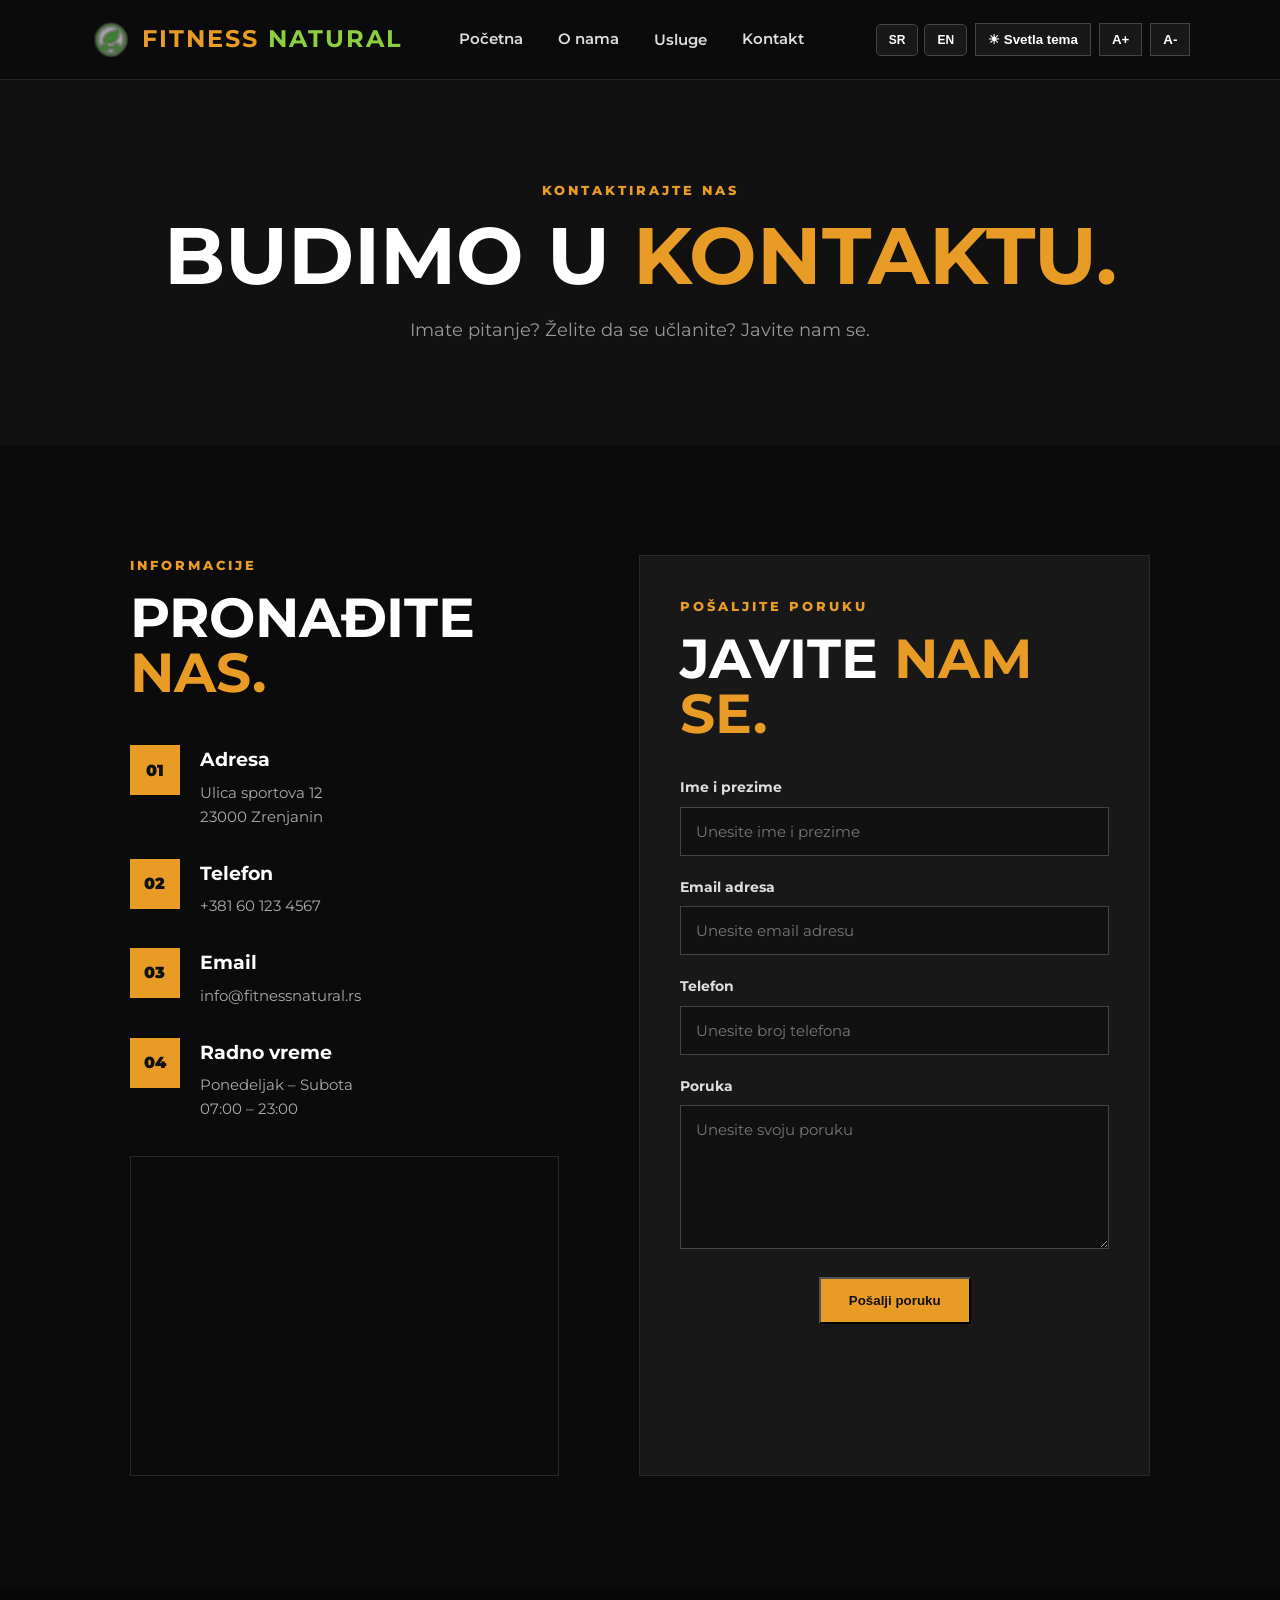
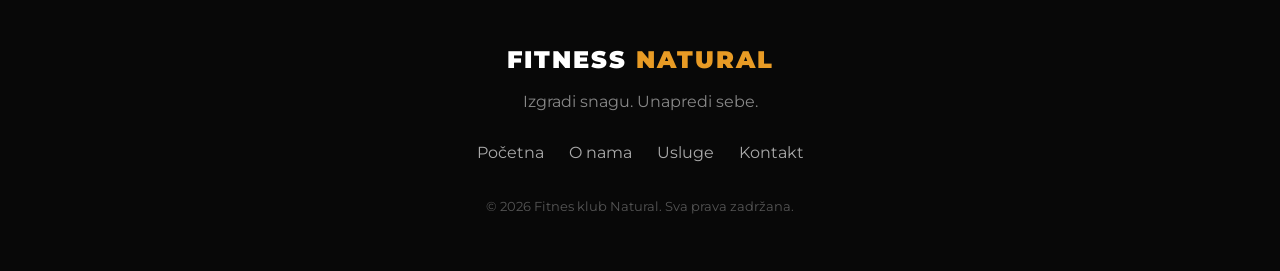
==== kontakt.html @ d137e6ef "Add files via upload" ====
﻿<!DOCTYPE html>

<html lang="sr">

<head>


    <meta charset="UTF-8">

    <meta name="viewport"
          content="width=device-width, initial-scale=1.0">

    <meta name="description"
          content="Kontaktirajte Fitnes klub Natural. Pronađite naše kontakt podatke, radno vreme i pošaljite nam poruku.">

    <meta name="keywords"
          content="Fitnes klub Natural, kontakt, fitness, Zrenjanin">

    <meta name="author"
          content="Mateja Ivković">

    <title>Fitnes klub Natural | Kontakt</title>

    <link rel="preconnect" href="https://fonts.googleapis.com">
    <link rel="preconnect" href="https://fonts.gstatic.com" crossorigin>
    <link href="https://fonts.googleapis.com/css2?family=Montserrat:wght@400;500;600;700;800;900&display=swap" rel="stylesheet">

    <link rel="stylesheet" href="stil.css">


</head>

<body>

    
    <!-- ZAGLAVLJE -->

    <header class="zaglavlje">

        <a href="index.html" class="logo">
            <img src="logo.png" alt="Logo Fitnes kluba Natural">
            <span>FITNESS <strong>NATURAL</strong></span>
        </a>


        <nav class="navigacija">

            <a href="index.html">
                Početna
            </a>

            <a href="onama.html">
                O nama
            </a>

            <div class="padajuci-meni">

                <a href="usluge.html" class="link-padajuceg-menija">
                    Usluge
                </a>

                <div class="sadrzaj-padajuceg-menija">

                    <a href="usluge.html#personalni">
                        Personalni trening
                    </a>

                    <a href="usluge.html#grupni">
                        Grupni treninzi
                    </a>

                    <a href="usluge.html#fitness">
                        Fitness program
                    </a>

                    <a href="usluge.html#ishrana">
                        Plan ishrane
                    </a>

                </div>

            </div>

            <a href="kontakt.html">
                Kontakt
            </a>

        </nav>


        <div class="kontrole-pristupacnosti">

            <!-- JEZIK -->

            <div id="kontrole-jezika"></div>

            <button type="button" id="dugme-tema">
                ☀ Svetla tema
            </button>

            <button type="button" id="povecaj-font">
                A+
            </button>

            <button type="button" id="smanji-font">
                A-
            </button>

        </div>

    </header>



    <main>


        <!-- NASLOV STRANICE -->

        <section class="naslov-stranice">

            <p>
                KONTAKTIRAJTE NAS
            </p>

            <h1>
                BUDIMO U <span>KONTAKTU.</span>
            </h1>

            <p class="opis-stranice">
                Imate pitanje? Želite da se učlanite?
                Javite nam se.
            </p>

        </section>



        <!-- KONTAKT SEKCIJA -->

        <section class="kontakt-sekcija">


            <!-- INFORMACIJE -->

            <div class="kontakt-informacije">

                <p class="oznaka-sekcije">
                    INFORMACIJE
                </p>

                <h2>
                    PRONAĐITE <span>NAS.</span>
                </h2>


                <div class="stavka-kontakta">

                    <div class="oznaka-kontakta">
                        01
                    </div>

                    <div>

                        <h3>
                            Adresa
                        </h3>

                        <p>
                            Ulica sportova 12<br>
                            23000 Zrenjanin
                        </p>

                    </div>

                </div>


                <div class="stavka-kontakta">

                    <div class="oznaka-kontakta">
                        02
                    </div>

                    <div>

                        <h3>
                            Telefon
                        </h3>

                        <p>
                            +381 60 123 4567
                        </p>

                    </div>

                </div>


                <div class="stavka-kontakta">

                    <div class="oznaka-kontakta">
                        03
                    </div>

                    <div>

                        <h3>
                            Email
                        </h3>

                        <p>
                            info@fitnessnatural.rs
                        </p>

                    </div>

                </div>


                <div class="stavka-kontakta">

                    <div class="oznaka-kontakta">
                        04
                    </div>

                    <div>

                        <h3>
                            Radno vreme
                        </h3>

                        <p>
                            Ponedeljak – Subota<br>
                            07:00 – 23:00
                        </p>

                    </div>

                </div>


                <!-- MAPA -->

                <div class="kontakt-mapa">

                    <iframe src="https://www.google.com/maps?q=45.3824777,20.4080151&output=embed"
                            title="Fitnes klub Natural - Zrenjanin"
                            loading="lazy">
                    </iframe>

                </div>

            </div>



            <!-- FORMA -->

            <div class="sadrzaj-kontakt-forme">

                <p class="oznaka-sekcije">
                    POŠALJITE PORUKU
                </p>

                <h2>
                    JAVITE <span>NAM SE.</span>
                </h2>


                <form id="kontakt-forma">


                    <div class="grupa-forme">

                        <label for="ime">
                            Ime i prezime
                        </label>

                        <input type="text"
                               id="ime"
                               name="ime"
                               placeholder="Unesite ime i prezime">

                    </div>


                    <div class="grupa-forme">

                        <label for="email">
                            Email adresa
                        </label>

                        <input type="email"
                               id="email"
                               name="email"
                               placeholder="Unesite email adresu">

                    </div>


                    <div class="grupa-forme">

                        <label for="telefon">
                            Telefon
                        </label>

                        <input type="tel"
                               id="telefon"
                               name="telefon"
                               placeholder="Unesite broj telefona">

                    </div>


                    <div class="grupa-forme">

                        <label for="poruka">
                            Poruka
                        </label>

                        <textarea id="poruka"
                                  name="poruka"
                                  rows="6"
                                  placeholder="Unesite svoju poruku"></textarea>

                    </div>


                    <button type="submit"
                            class="dugme glavno-dugme">

                        Pošalji poruku

                    </button>


                    <p id="poruka-forme"
                       class="poruka-forme">
                    </p>


                </form>

            </div>

        </section>

    </main>



    <!-- PODNOŽJE -->

    <footer class="podnozje">

        <div class="logo-podnozja">
            FITNESS <span>NATURAL</span>
        </div>

        <p>
            Izgradi snagu. Unapredi sebe.
        </p>


        <div class="linkovi-podnozja">

            <a href="index.html">
                Početna
            </a>

            <a href="onama.html">
                O nama
            </a>

            <a href="usluge.html">
                Usluge
            </a>

            <a href="kontakt.html">
                Kontakt
            </a>

        </div>


        <p class="autorska-prava">
            © 2026 Fitnes klub Natural. Sva prava zadržana.
        </p>

    </footer>



    <!-- JAVASCRIPT -->

    <script src="validacija.js"></script>

    <script src="pristupacnost.js"></script>

    <script src="prevod.js"></script>
    

</body>

</html>
---- stil.css ----
﻿/* =========================
OSNOVNA PODEŠAVANJA
========================= */

* {
    margin: 0;
    padding: 0;
    box-sizing: border-box;
}

html {
    scroll-behavior: smooth;
}

body {
    font-family: 'Montserrat', sans-serif;
    background-color: #0b0b0b;
    color: #ffffff;
    line-height: 1.6;
}

a {
    text-decoration: none;
    color: inherit;
}

/* =========================
ZAGLAVLJE
========================= */

.zaglavlje {
    width: 100%;
    min-height: 80px;
    display: flex;
    align-items: center;
    justify-content: space-between;
    padding: 0 7%;
    background-color: #0b0b0b;
    border-bottom: 1px solid #252525;
    position: relative;
    z-index: 10;
}

.logo,
.logo-podnozja {
    font-size: 24px;
    font-weight: 900;
    letter-spacing: 2px;
}

    .logo span,
    .logo-podnozja span {
        color: #e89b25;
    }

/* =========================
NAVIGACIJA
========================= */

.navigacija {
    display: flex;
    gap: 35px;
}

    .navigacija a {
        position: relative;
        color: #dddddd;
        font-size: 15px;
        font-weight: 600;
        transition: 0.3s;
    }

        .navigacija a:hover,
        .navigacija a.active {
            color: #e89b25;
        }

        .navigacija a::after {
            content: "";
            position: absolute;
            left: 0;
            bottom: -8px;
            width: 0;
            height: 2px;
            background-color: #e89b25;
            transition: 0.3s;
        }

        .navigacija a:hover::after,
        .navigacija a.active::after {
            width: 100%;
        }

/* =========================
DUGME ZAGLAVLJA
========================= */

.dugme-zaglavlja {
    background-color: #e89b25;
    color: #111111;
    padding: 11px 22px;
    font-size: 14px;
    font-weight: 800;
    transition: 0.3s;
}

    .dugme-zaglavlja:hover {
        background-color: #ffffff;
        transform: translateY(-2px);
    }

/* =========================
UVODNA SEKCIJA
========================= */

.uvodna-sekcija {
    min-height: 680px;
    display: flex;
    align-items: center;
    padding: 80px 7%;
    position: relative;
    overflow: hidden;
    background-color: #0b0b0b;
}

/* =========================
SADRŽAJ UVODNE SEKCIJE
========================= */

.sadrzaj-uvodne-sekcije {
    width: 100%;
    max-width: 1200px;
    margin: 0 auto;
    position: relative;
    z-index: 2;
}

.mali-naslov {
    color: #e89b25;
    font-size: 14px;
    font-weight: 800;
    letter-spacing: 4px;
    margin-bottom: 20px;
}

.uvodna-sekcija h1 {
    font-size: clamp(55px, 8vw, 105px);
    line-height: 0.95;
    font-weight: 900;
    letter-spacing: -3px;
    margin-bottom: 30px;
}

    .uvodna-sekcija h1 span {
        display: block;
        color: #e89b25;
    }

.uvodni-tekst {
    max-width: 550px;
    color: #cccccc;
    font-size: 18px;
    margin-bottom: 35px;
}

/* =========================
DUGMAD
========================= */

.uvodna-dugmad {
    display: flex;
    gap: 15px;
    flex-wrap: wrap;
}

.dugme {
    display: inline-block;
    padding: 14px 28px;
    font-weight: 800;
    transition: 0.3s;
}

.glavno-dugme {
    background-color: #e89b25;
    color: #111111;
}

    .glavno-dugme:hover {
        background-color: #ffffff;
        transform: translateY(-3px);
    }

.sporedno-dugme {
    border: 1px solid #777777;
    color: #ffffff;
}

    .sporedno-dugme:hover {
        border-color: #e89b25;
        color: #e89b25;
        transform: translateY(-3px);
    }

/* =========================
PREDNOSTI
========================= */

.prednosti {
    padding: 110px 7%;
    background-color: #111111;
}

.naslov-sekcije {
    width: 100%;
    text-align: center;
    margin-bottom: 60px;
}

    .naslov-sekcije p {
        color: #e89b25;
        font-size: 13px;
        font-weight: 800;
        letter-spacing: 3px;
        margin-bottom: 10px;
    }

    .naslov-sekcije h2 {
        font-size: clamp(35px, 5vw, 55px);
        line-height: 1;
    }

        .naslov-sekcije h2 span {
            color: #e89b25;
        }

/* =========================
KARTICE PREDNOSTI
========================= */

.kontejner-prednosti {
    width: 100%;
    max-width: 1200px;
    margin: 0 auto;
    display: flex;
    gap: 25px;
}

.kartica-prednosti {
    flex: 1;
    padding: 40px 30px;
    background-color: #181818;
    border: 1px solid #292929;
    transition: 0.4s;
}

    .kartica-prednosti:hover {
        transform: translateY(-10px);
        border-color: #e89b25;
        box-shadow: 0 15px 40px rgba(0, 0, 0, 0.5);
    }

.oznaka-prednosti {
    width: 55px;
    height: 55px;
    display: flex;
    align-items: center;
    justify-content: center;
    margin-bottom: 25px;
    background-color: #e89b25;
    color: #111111;
    font-weight: 900;
}

.kartica-prednosti h3 {
    font-size: 23px;
    margin-bottom: 15px;
}

.kartica-prednosti p {
    color: #aaaaaa;
    font-size: 15px;
}

/* =========================
POZIV NA AKCIJU
========================= */

.poziv-na-akciju {
    padding: 120px 7%;
    text-align: center;
    background-color: #e89b25;
    color: #111111;
}

    .poziv-na-akciju p {
        font-size: 13px;
        font-weight: 900;
        letter-spacing: 3px;
        margin-bottom: 15px;
    }

    .poziv-na-akciju h2 {
        font-size: clamp(35px, 6vw, 65px);
        line-height: 1;
        margin-bottom: 35px;
    }

        .poziv-na-akciju h2 span {
            display: block;
            color: #ffffff;
        }

    .poziv-na-akciju .glavno-dugme {
        background-color: #111111;
        color: #ffffff;
    }

        .poziv-na-akciju .glavno-dugme:hover {
            background-color: #ffffff;
            color: #111111;
        }

/* =========================
PODNOŽJE
========================= */

.podnozje {
    padding: 55px 7%;
    text-align: center;
    background-color: #080808;
}

.logo-podnozja {
    margin-bottom: 10px;
}

.podnozje > p {
    color: #888888;
    margin-bottom: 25px;
}

.linkovi-podnozja {
    display: flex;
    justify-content: center;
    gap: 25px;
    margin-bottom: 30px;
}

    .linkovi-podnozja a {
        color: #aaaaaa;
        transition: 0.3s;
    }

        .linkovi-podnozja a:hover {
            color: #e89b25;
        }

.podnozje .autorska-prava {
    color: #555555;
    font-size: 13px;
    margin: 0;
}

/* =========================
NASLOV STRANICE
========================= */

.naslov-stranice {
    width: 100%;
    padding: 100px 7%;
    text-align: center;
    background-color: #111111;
}

    .naslov-stranice p:first-child {
        color: #e89b25;
        font-size: 13px;
        font-weight: 800;
        letter-spacing: 3px;
        margin-bottom: 15px;
    }

    .naslov-stranice h1 {
        font-size: clamp(45px, 7vw, 80px);
        line-height: 1;
        margin-bottom: 20px;
    }

        .naslov-stranice h1 span {
            color: #e89b25;
        }

.opis-stranice {
    color: #999999;
    font-size: 18px;
}

/* =========================
NAŠA PRIČA
========================= */

.sekcija-o-nama {
    width: 100%;
    max-width: 1200px;
    margin: 0 auto;
    padding: 110px 7%;
    display: flex;
    align-items: center;
    justify-content: center;
    gap: 80px;
    background-color: #0b0b0b;
}

.tekst-o-nama {
    flex: 1;
    max-width: 700px;
}

.oznaka-sekcije {
    color: #e89b25;
    font-size: 13px;
    font-weight: 800;
    letter-spacing: 3px;
    margin-bottom: 15px;
}

.tekst-o-nama h2 {
    font-size: clamp(35px, 5vw, 60px);
    line-height: 1;
    margin-bottom: 30px;
}

    .tekst-o-nama h2 span {
        color: #e89b25;
    }

.tekst-o-nama p:not(.oznaka-sekcije) {
    color: #aaaaaa;
    margin-bottom: 20px;
    font-size: 16px;
}

/* =========================
BROJ 08
========================= */

.kutija-o-nama {
    width: 300px;
    min-height: 300px;
    flex-shrink: 0;
    display: flex;
    flex-direction: column;
    align-items: center;
    justify-content: center;
    background-color: #e89b25;
    color: #111111;
    text-align: center;
}

.broj-o-nama {
    font-size: 100px;
    line-height: 1;
    font-weight: 900;
}

.kutija-o-nama p {
    font-weight: 900;
    letter-spacing: 2px;
}

/* =========================
VREDNOSTI
========================= */

.sekcija-vrednosti {
    padding: 110px 7%;
    background-color: #111111;
}

.sadrzaj-vrednosti {
    width: 100%;
    max-width: 1200px;
    margin: 0 auto;
    display: flex;
    gap: 25px;
}

.kartica-vrednosti {
    flex: 1;
    padding: 40px 30px;
    background-color: #181818;
    border: 1px solid #292929;
    transition: 0.4s;
}

    .kartica-vrednosti:hover {
        transform: translateY(-8px);
        border-color: #e89b25;
    }

    .kartica-vrednosti > span {
        display: block;
        color: #e89b25;
        font-size: 14px;
        font-weight: 900;
        margin-bottom: 25px;
    }

    .kartica-vrednosti h3 {
        font-size: 25px;
        margin-bottom: 15px;
    }

    .kartica-vrednosti p {
        color: #999999;
    }

/* ==================================================
TRENERI
================================================== */

.sekcija-trenera {
    width: 100%;
    padding: 110px 20px;
    background-color: #0b0b0b;
    text-align: center;
}

/* ==================================================
CENTRALNI SADRŽAJ TRENERA
================================================== */

.sadrzaj-trenera {
    width: 100%;
    max-width: 700px;
    margin: 0 auto;
    display: flex;
    flex-direction: column;
    align-items: center;
    text-align: center;
}

    .sadrzaj-trenera h3 {
        width: 100%;
        margin: 0 0 5px 0;
        color: #ffffff;
        font-size: 30px;
        font-weight: 900;
        line-height: 1.2;
        text-align: center;
    }

/* ==================================================
POZICIJA TRENERA
================================================== */

.pozicija-trenera {
    width: 100%;
    margin: 0 0 25px 0;
    color: #e89b25;
    font-size: 16px;
    font-weight: 700;
    text-align: center;
}

/* ==================================================
SLIKA + STRELICE
================================================== */

.okvir-slike-trenera {
    width: 100%;
    display: flex;
    align-items: center;
    justify-content: center;
    gap: 30px;
    margin: 0 auto 25px auto;
}

/* ==================================================
SLIKA
================================================== */

.slika-trenera {
    width: 350px;
    height: 350px;
    flex-shrink: 0;
    overflow: hidden;
    background-color: #202020;
}

    .slika-trenera img {
        width: 100%;
        height: 100%;
        display: block;
        object-fit: cover;
    }

        .slika-trenera img:hover {
            transform: scale(1.03);
        }

/* ==================================================
STRELICE
================================================== */

.dugme-klizaca {
    width: 55px;
    height: 55px;
    flex-shrink: 0;
    display: flex;
    align-items: center;
    justify-content: center;
    padding: 0;
    border: 1px solid #444444;
    background-color: #181818;
    color: #ffffff;
    font-size: 25px;
    line-height: 1;
    cursor: pointer;
    transition: all 0.3s ease;
}

    .dugme-klizaca:hover {
        background-color: #e89b25;
        color: #111111;
        border-color: #e89b25;
        transform: scale(1.05);
    }

/* ==================================================
OPIS TRENERA
================================================== */

.opis-trenera {
    width: 100%;
    max-width: 550px;
    margin: 0 auto;
    color: #aaaaaa;
    font-size: 16px;
    line-height: 1.7;
    text-align: center;
}

/* ==================================================
VIDEO I NAŠI USPESI
================================================== */

.sekcija-videa {
    width: 100%;
    padding: 110px 7%;
    background-color: #111111;
}

.sadrzaj-videa {
    width: 100%;
    max-width: 1200px;
    margin: 0 auto;
    display: flex;
    flex-direction: row;
    align-items: center;
    gap: 70px;
}

/* ==================================================
VIDEO LEVO
================================================== */

.lokalni-video {
    width: 60%;
    flex-shrink: 0;
    background-color: #181818;
    border: 1px solid #292929;
    overflow: hidden;
}

    .lokalni-video video {
        width: 100%;
        aspect-ratio: 16 / 9;
        display: block;
        object-fit: cover;
    }

/* ==================================================
YOUTUBE DESNO
================================================== */

.informacije-o-videu {
    flex: 1;
    text-align: left;
}

    .informacije-o-videu .oznaka-sekcije {
        margin-bottom: 15px;
    }

    .informacije-o-videu h3 {
        font-size: clamp(30px, 4vw, 45px);
        line-height: 1;
        margin-bottom: 25px;
    }

        .informacije-o-videu h3 span {
            display: block;
            color: #e89b25;
        }

    .informacije-o-videu > p:not(.oznaka-sekcije) {
        color: #aaaaaa;
        font-size: 16px;
        margin-bottom: 30px;
        line-height: 1.7;
    }

.dugme-videa {
    display: inline-block;
}

/* ==================================================
KONTAKT
================================================== */

.kontakt-sekcija {
    width: 100%;
    max-width: 1200px;
    margin: 0 auto;
    padding: 110px 7%;
    display: flex;
    gap: 80px;
    background-color: #0b0b0b;
}

.kontakt-informacije,
.sadrzaj-kontakt-forme {
    flex: 1;
}

    .kontakt-informacije h2,
    .sadrzaj-kontakt-forme h2 {
        font-size: clamp(35px, 5vw, 55px);
        line-height: 1;
        margin-bottom: 45px;
    }

        .kontakt-informacije h2 span,
        .sadrzaj-kontakt-forme h2 span {
            color: #e89b25;
        }

.stavka-kontakta {
    display: flex;
    align-items: flex-start;
    gap: 20px;
    margin-bottom: 30px;
}

.oznaka-kontakta {
    width: 50px;
    height: 50px;
    flex-shrink: 0;
    display: flex;
    align-items: center;
    justify-content: center;
    background-color: #e89b25;
    color: #111111;
    font-weight: 900;
}

.stavka-kontakta h3 {
    font-size: 19px;
    margin-bottom: 5px;
}

.stavka-kontakta p {
    color: #aaaaaa;
    font-size: 15px;
}

/* ==================================================
GOOGLE MAPA
================================================== */

.kontakt-mapa {
    width: 100%;
    height: 320px;
    margin-top: 35px;
    overflow: hidden;
    border: 1px solid #292929;
}

    .kontakt-mapa iframe {
        width: 100%;
        height: 100%;
        border: 0;
        display: block;
    }

/* ==================================================
KONTAKT FORMA
================================================== */

.sadrzaj-kontakt-forme {
    padding: 40px;
    background-color: #181818;
    border: 1px solid #292929;
}

    .sadrzaj-kontakt-forme h2 {
        margin-bottom: 35px;
    }

.grupa-forme {
    margin-bottom: 20px;
}

    .grupa-forme label {
        display: block;
        margin-bottom: 8px;
        color: #dddddd;
        font-size: 14px;
        font-weight: 700;
    }

    .grupa-forme input,
    .grupa-forme textarea {
        width: 100%;
        padding: 14px 15px;
        border: 1px solid #444444;
        background-color: #111111;
        color: #ffffff;
        font-family: 'Montserrat', sans-serif;
        font-size: 15px;
        outline: none;
        transition: 0.3s;
    }

    .grupa-forme textarea {
        resize: vertical;
    }

        .grupa-forme input:focus,
        .grupa-forme textarea:focus {
            border-color: #e89b25;
        }

        .grupa-forme input::placeholder,
        .grupa-forme textarea::placeholder {
            color: #777777;
        }

.sadrzaj-kontakt-forme .glavno-dugme {
    display: block;
    margin: 0 auto;
}

.poruka-forme {
    margin-top: 20px;
    font-size: 14px;
    font-weight: 700;
}

/* ==================================================
PADAJUĆI MENI
================================================== */

.padajuci-meni {
    position: relative;
}

.link-padajuceg-menija {
    position: relative;
    color: #dddddd;
    font-size: 15px;
    font-weight: 600;
    transition: 0.3s;
}

.padajuci-meni:hover .link-padajuceg-menija {
    color: #e89b25;
}

.sadrzaj-padajuceg-menija {
    position: absolute;
    top: 100%;
    left: 50%;
    transform: translateX(-50%) translateY(10px);
    width: 220px;
    display: flex;
    flex-direction: column;
    background-color: #181818;
    border: 1px solid #292929;
    opacity: 0;
    visibility: hidden;
    transition: 0.3s;
    z-index: 100;
}

    .sadrzaj-padajuceg-menija a {
        display: block;
        padding: 13px 18px;
        color: #dddddd;
        font-size: 14px;
        font-weight: 600;
        border-bottom: 1px solid #292929;
        transition: 0.3s;
    }

        .sadrzaj-padajuceg-menija a:last-child {
            border-bottom: none;
        }

        .sadrzaj-padajuceg-menija a:hover {
            background-color: #e89b25;
            color: #111111;
        }

.padajuci-meni:hover .sadrzaj-padajuceg-menija {
    opacity: 1;
    visibility: visible;
    transform: translateX(-50%) translateY(0);
}

/* ==================================================
PRISTUPAČNOST
================================================== */

.kontrole-pristupacnosti {
    display: flex;
    align-items: center;
    gap: 8px;
}

    .kontrole-pristupacnosti button {
        padding: 8px 12px;
        border: 1px solid #444444;
        background-color: #181818;
        color: #ffffff;
        cursor: pointer;
        font-weight: 700;
        transition: 0.3s;
    }

        .kontrole-pristupacnosti button:hover {
            background-color: #e89b25;
            color: #111111;
            border-color: #e89b25;
        }

/* ==================================================
SVETLA TEMA
================================================== */

body.svetla-tema {
    background-color: #f5f5f5;
    color: #111111;
}

    /* ZAGLAVLJE */

    body.svetla-tema .zaglavlje {
        background-color: #ffffff;
        border-bottom-color: #dddddd;
    }

    body.svetla-tema .logo,
    body.svetla-tema .logo-podnozja {
        color: #111111;
    }

    body.svetla-tema .navigacija a {
        color: #333333;
    }

        body.svetla-tema .navigacija a:hover,
        body.svetla-tema .navigacija a.active,
        body.svetla-tema .padajuci-meni:hover .link-padajuceg-menija {
            color: #d17d00;
        }

    /* UVODNA SEKCIJA */

    body.svetla-tema .uvodna-sekcija {
        background-color: #f5f5f5;
    }

        body.svetla-tema .uvodna-sekcija h1 {
            color: #111111;
        }

    body.svetla-tema .uvodni-tekst {
        color: #555555;
    }

    body.svetla-tema .sporedno-dugme {
        color: #111111;
        border-color: #777777;
    }

    /* NASLOVI STRANICA */

    body.svetla-tema .naslov-stranice {
        background-color: #eeeeee;
    }

    body.svetla-tema .opis-stranice {
        color: #555555;
    }

    /* PREDNOSTI */

    body.svetla-tema .prednosti {
        background-color: #eeeeee;
    }

    body.svetla-tema .kartica-prednosti {
        background-color: #ffffff;
        border-color: #dddddd;
    }

        body.svetla-tema .kartica-prednosti p {
            color: #555555;
        }

    /* O NAMA */

    body.svetla-tema .sekcija-o-nama {
        background-color: #f5f5f5;
    }

    body.svetla-tema .tekst-o-nama p {
        color: #555555;
    }

    body.svetla-tema .sekcija-vrednosti {
        background-color: #eeeeee;
    }

    body.svetla-tema .kartica-vrednosti {
        background-color: #ffffff;
        border-color: #dddddd;
    }

        body.svetla-tema .kartica-vrednosti p {
            color: #555555;
        }

    /* TRENERI */

    body.svetla-tema .sekcija-trenera {
        background-color: #f5f5f5;
    }

    body.svetla-tema .opis-trenera {
        color: #555555;
    }

    body.svetla-tema .slika-trenera {
        background-color: #eeeeee;
    }

    body.svetla-tema .dugme-klizaca {
        background-color: #ffffff;
        color: #111111;
        border-color: #cccccc;
    }

    /* KONTAKT */

    body.svetla-tema .kontakt-sekcija {
        background-color: #f5f5f5;
    }

    body.svetla-tema .stavka-kontakta p {
        color: #555555;
    }

    body.svetla-tema .sadrzaj-kontakt-forme {
        background-color: #ffffff;
        border-color: #dddddd;
    }

    body.svetla-tema .grupa-forme label {
        color: #333333;
    }

    body.svetla-tema .grupa-forme input,
    body.svetla-tema .grupa-forme textarea {
        background-color: #f8f8f8;
        color: #111111;
        border-color: #cccccc;
    }

        body.svetla-tema .grupa-forme input::placeholder,
        body.svetla-tema .grupa-forme textarea::placeholder {
            color: #888888;
        }

    /* PADAJUĆI MENI */

    body.svetla-tema .sadrzaj-padajuceg-menija {
        background-color: #ffffff;
        border-color: #dddddd;
    }

        body.svetla-tema .sadrzaj-padajuceg-menija a {
            color: #333333;
            border-color: #dddddd;
        }

            body.svetla-tema .sadrzaj-padajuceg-menija a:hover {
                background-color: #e89b25;
                color: #111111;
            }

    /* PRISTUPAČNOST */

    body.svetla-tema .kontrole-pristupacnosti button {
        background-color: #ffffff;
        color: #111111;
        border-color: #cccccc;
    }

    /* JEZIK */

    body.svetla-tema .dugme-jezika {
        border-color: #000000;
        color: #000000;
    }

        body.svetla-tema .dugme-jezika:hover {
            background: #000000;
            color: #ffffff;
        }

    /* PODNOŽJE */

    body.svetla-tema .podnozje {
        background-color: #eeeeee;
    }

    body.svetla-tema .linkovi-podnozja a {
        color: #555555;
    }

    body.svetla-tema .podnozje > p {
        color: #666666;
    }

    body.svetla-tema .podnozje .autorska-prava {
        color: #777777;
    }

    /* POZIV NA AKCIJU */

    body.svetla-tema .poziv-na-akciju {
        background-color: #e89b25;
        color: #111111;
    }

/* ==================================================
VEĆI FONT
================================================== */

body.veliki-font {
    font-size: 18px;
}

    body.veliki-font p,
    body.veliki-font a,
    body.veliki-font label,
    body.veliki-font input,
    body.veliki-font textarea,
    body.veliki-font button,
    body.veliki-font li {
        font-size: 18px;
    }

    body.veliki-font h1 {
        font-size: clamp(50px, 8vw, 90px);
    }

    body.veliki-font h2 {
        font-size: clamp(40px, 6vw, 65px);
    }

    body.veliki-font h3 {
        font-size: 24px;
    }

/* ==================================================
NORMALAN FONT
================================================== */

body:not(.veliki-font) {
    font-size: 16px;
}

/* ==================================================
TABLET
================================================== */

@media (max-width: 900px) {

    .zaglavlje {
        padding: 0 4%;
    }

    .navigacija {
        gap: 18px;
    }

    .dugme-zaglavlja {
        display: none;
    }

    .kontejner-prednosti,
    .sadrzaj-vrednosti {
        flex-direction: column;
    }

    .sekcija-o-nama {
        padding: 80px 5%;
        gap: 50px;
    }

    .kutija-o-nama {
        width: 250px;
    }

    .sadrzaj-trenera {
        max-width: 600px;
    }

    .okvir-slike-trenera {
        gap: 20px;
    }

    .slika-trenera {
        width: 400px;
        height: 400px;
    }

    .sadrzaj-videa {
        gap: 35px;
    }

    .lokalni-video {
        width: 55%;
    }

    .informacije-o-videu h3 {
        font-size: 32px;
    }

    .kontakt-sekcija {
        padding: 80px 5%;
        gap: 50px;
    }
}

/* ==================================================
MOBILNI
================================================== */

@media (max-width: 650px) {

    .zaglavlje {
        min-height: auto;
        padding: 20px;
        flex-direction: column;
        gap: 20px;
    }

    .navigacija {
        width: 100%;
        justify-content: center;
        flex-wrap: wrap;
        gap: 15px;
    }

    .uvodna-sekcija {
        min-height: 600px;
        padding: 70px 20px;
        text-align: center;
        justify-content: center;
    }

        .uvodna-sekcija h1 {
            font-size: 58px;
            letter-spacing: -2px;
        }

    .uvodni-tekst {
        font-size: 16px;
    }

    .uvodna-dugmad {
        justify-content: center;
    }

    .prednosti,
    .sekcija-vrednosti,
    .sekcija-trenera {
        padding: 80px 20px;
    }

    .poziv-na-akciju {
        padding: 90px 20px;
    }

    .linkovi-podnozja {
        flex-direction: column;
        gap: 12px;
    }

    .sekcija-o-nama {
        padding: 80px 20px;
        flex-direction: column;
        align-items: center;
        text-align: center;
    }

    .kutija-o-nama {
        width: 100%;
        max-width: 300px;
    }

    .sadrzaj-trenera {
        width: 100%;
        max-width: 100%;
    }

        .sadrzaj-trenera h3 {
            font-size: 25px;
        }

    .okvir-slike-trenera {
        width: 100%;
        gap: 8px;
    }

    .slika-trenera {
        width: calc(100% - 100px);
        height: auto;
        aspect-ratio: 1 / 1;
    }

    .dugme-klizaca {
        width: 42px;
        height: 42px;
        font-size: 18px;
    }

    .opis-trenera {
        max-width: 90%;
        font-size: 14px;
    }

    .sekcija-videa {
        padding: 80px 20px;
    }

    .sadrzaj-videa {
        flex-direction: column;
        gap: 35px;
    }

    .lokalni-video {
        width: 100%;
    }

    .informacije-o-videu {
        width: 100%;
        text-align: center;
    }

        .informacije-o-videu .oznaka-sekcije {
            text-align: center;
        }

        .informacije-o-videu h3 {
            font-size: 32px;
        }

    .kontakt-sekcija {
        padding: 80px 20px;
        flex-direction: column;
        gap: 60px;
    }

    .sadrzaj-kontakt-forme {
        padding: 25px 20px;
    }

    .kontakt-mapa {
        height: 280px;
    }
}

/* ==================================================
JEZIK - SR / EN
================================================== */

#kontrole-jezika {
    display: flex;
    align-items: center;
    gap: 6px;
    margin-left: 15px;
}

.dugme-jezika {
    border: 1px solid #ffffff;
    background: transparent;
    color: #ffffff;
    padding: 5px 9px;
    border-radius: 5px;
    cursor: pointer;
    font-size: 12px;
    font-weight: bold;
    transition: 0.3s;
}

    .dugme-jezika:hover {
        background: #ffffff;
        color: #000000;
    }

/* ==================================================
LOGO
================================================== */

.logo {
    display: flex;
    align-items: center;
    gap: 10px;
    text-decoration: none;
    color: inherit;
}

    .logo img {
        width: 42px;
        height: 42px;
        object-fit: cover;
        border-radius: 50%;
    }

    .logo span {
        font-weight: 700;
        white-space: nowrap;
    }

    .logo strong {
        color: #8bcf3f;
    }
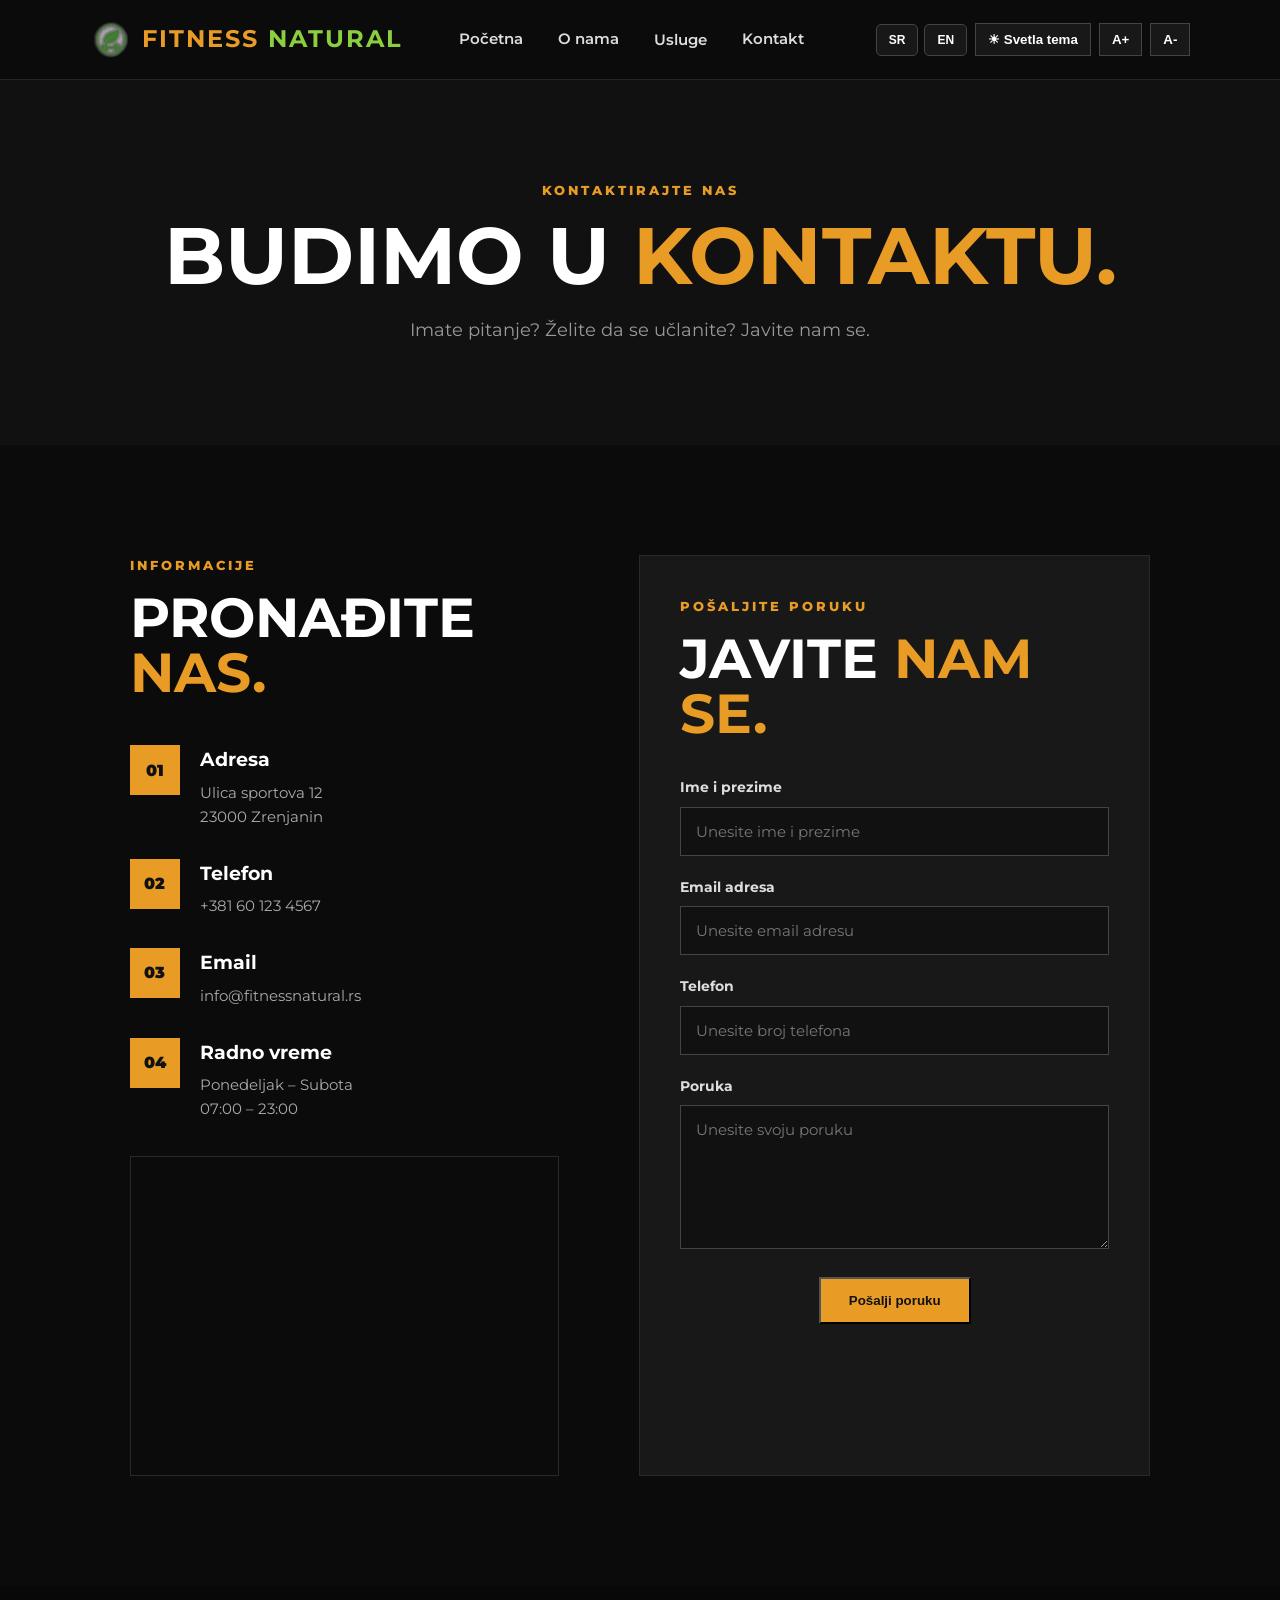
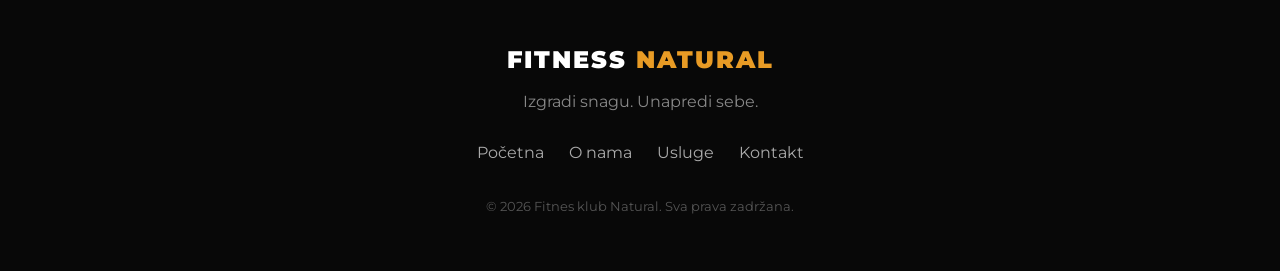
==== commit 257f3e5d: "Add files via upload" ====
--- a/kontakt.html
+++ b/kontakt.html
@@ -21,9 +21,7 @@
 
     <title>Fitnes klub Natural | Kontakt</title>
 
-    <link rel="preconnect" href="https://fonts.googleapis.com">
-    <link rel="preconnect" href="https://fonts.gstatic.com" crossorigin>
-    <link href="https://fonts.googleapis.com/css2?family=Montserrat:wght@400;500;600;700;800;900&display=swap" rel="stylesheet">
+
 
     <link rel="stylesheet" href="stil.css">
 
--- a/stil.css
+++ b/stil.css
@@ -1,6 +1,41 @@
 ﻿/* =========================
 OSNOVNA PODEŠAVANJA
 ========================= */
+@font-face {
+    font-family: 'Montserrat';
+    src: url('font/static/Montserrat-Regular.ttf') format('truetype');
+    font-weight: 400;
+}
+
+@font-face {
+    font-family: 'Montserrat';
+    src: url('font/static/Montserrat-Medium.ttf') format('truetype');
+    font-weight: 500;
+}
+
+@font-face {
+    font-family: 'Montserrat';
+    src: url('font/static/Montserrat-SemiBold.ttf') format('truetype');
+    font-weight: 600;
+}
+
+@font-face {
+    font-family: 'Montserrat';
+    src: url('font/static/Montserrat-Bold.ttf') format('truetype');
+    font-weight: 700;
+}
+
+@font-face {
+    font-family: 'Montserrat';
+    src: url('font/static/Montserrat-ExtraBold.ttf') format('truetype');
+    font-weight: 800;
+}
+
+@font-face {
+    font-family: 'Montserrat';
+    src: url('font/static/Montserrat-Black.ttf') format('truetype');
+    font-weight: 900;
+}
 
 * {
     margin: 0;
@@ -23,6 +58,7 @@
     text-decoration: none;
     color: inherit;
 }
+
 
 /* =========================
 ZAGLAVLJE
